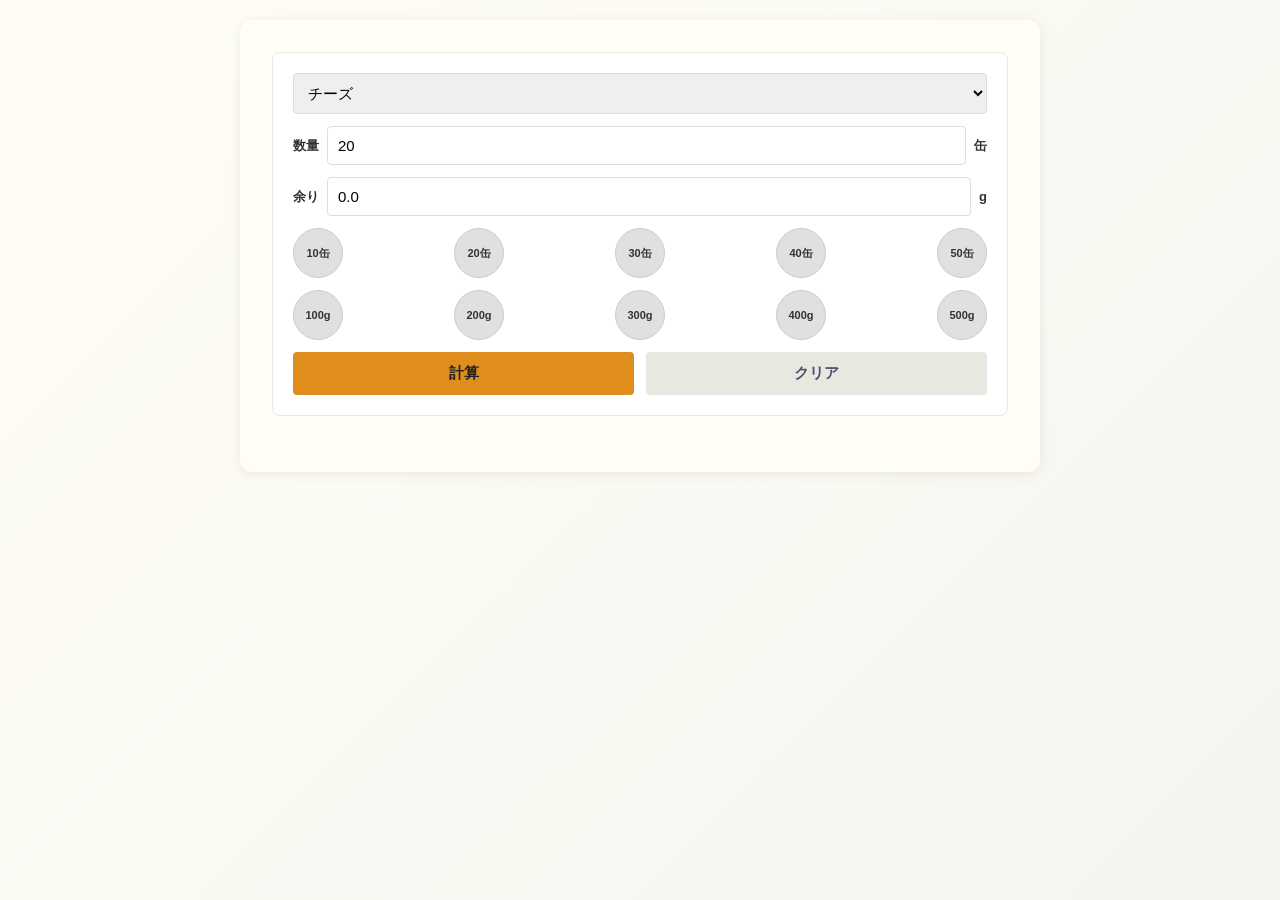
==== index.html @ 5c9451b9 "refactor: improve input field layout for mobile and desktop - Remove .input-row wrapper, place input" ====
<!DOCTYPE html>
<html>
<head>
    <meta charset="UTF-8">
    <meta name="viewport" content="width=device-width, initial-scale=1.0">
    <title>mado-calc</title>
    <link rel="stylesheet" type="text/css" href="style.css">
</head>
<body>
    <div class="container">
        <div class="input-section">
            <select id="flavor" onchange="onFlavorChange()">
                <option value="cheese" selected>チーズ</option>
                <option value="onion">玉ねぎ</option>
                <option value="maitake">舞茸</option>
                <option value="sansho">山椒</option>
                <option value="miso">味噌</option>
            </select>

            <div class="input-group">
                <label for="cans">数量</label>
                <input type="number" id="cans" placeholder="整数で入力" min="1" step="10" value="20">
                <span class="unit">缶</span>
            </div>

            <div class="input-group">
                <label for="remainingDough">余り</label>
                <input type="number" id="remainingDough" placeholder="小数点1位まで" step="10" value="0.0">
                <span class="unit">g</span>
            </div>

            <div class="preset-buttons">
                <button type="button" onclick="setCans(10); return false;" class="preset-btn">10缶</button>
                <button type="button" onclick="setCans(20); return false;" class="preset-btn">20缶</button>
                <button type="button" onclick="setCans(30); return false;" class="preset-btn">30缶</button>
                <button type="button" onclick="setCans(40); return false;" class="preset-btn">40缶</button>
                <button type="button" onclick="setCans(50); return false;" class="preset-btn">50缶</button>
            </div>

            <div class="preset-buttons">
                <button type="button" onclick="setRemainingDough(100); return false;" class="preset-btn">100g</button>
                <button type="button" onclick="setRemainingDough(200); return false;" class="preset-btn">200g</button>
                <button type="button" onclick="setRemainingDough(300); return false;" class="preset-btn">300g</button>
                <button type="button" onclick="setRemainingDough(400); return false;" class="preset-btn">400g</button>
                <button type="button" onclick="setRemainingDough(500); return false;" class="preset-btn">500g</button>
            </div>

            <div class="button-group">
                <button onclick="calculate()">計算</button>
                <button onclick="clearInputs()" class="clear-button">クリア</button>
            </div>
        </div>

        <div id="results" class="results-section" style="display:none;">
            <div id="warningMessage" class="warning-message" style="display:none;">
                注意：余り生地が多すぎるようです
            </div>

            <div class="result-group compact">
                <p><span id="resultFlavor"></span> / <span id="resultCans"></span>缶 / <span id="resultTotalPieces"></span>枚</p>
                <p>余り: <span id="resultRemainingGrams"></span>g (<span id="resultRemainingPieces"></span>枚) → 追加: <span id="resultAdditionalPieces"></span>枚</p>
            </div>

            <div class="result-group">
                <h3>必要グラム数<span id="materialsLabel"></span></h3>
                <div id="materialsDetail"></div>
                <div id="totalMaterials" class="materials-total"></div>
            </div>
        </div>
    </div>

    <script src="script.js"></script>
</body>
</html>
---- style.css ----
* {
    margin: 0;
    padding: 0;
    box-sizing: border-box;
}

:root {
    --accent-color: #df8e1d;
    --catppuccin-base: #fffdf5;
    --catppuccin-surface0: #f5f5f0;
    --catppuccin-surface1: #e8e8e0;
    --catppuccin-text: #4c4f69;
}

body {
    font-family: -apple-system, BlinkMacSystemFont, 'Segoe UI', 'Helvetica Neue', sans-serif;
    font-size: 16px;
    color: var(--catppuccin-text);
    background: linear-gradient(135deg, var(--catppuccin-base) 0%, var(--catppuccin-surface0) 100%);
    padding: 20px;
    min-height: 100vh;
}

.container {
    max-width: 800px;
    margin: 0 auto;
    background-color: var(--catppuccin-base);
    border-radius: 12px;
    padding: 20px;
    box-shadow: 0 2px 12px rgba(76, 79, 105, 0.1);
}

@media (min-width: 640px) {
    .container {
        padding: 32px;
    }
}

h1 {
    font-size: 32px;
    margin-bottom: 28px;
    text-align: center;
    color: #222;
}

h2 {
    font-size: 24px;
    margin-bottom: 20px;
    color: var(--catppuccin-text);
    border-bottom: 2px solid var(--accent-color);
    padding-bottom: 10px;
}

h3 {
    font-size: 16px;
    margin-bottom: 10px;
    color: var(--catppuccin-text);
}

/* 入力セクション */
.input-section {
    background-color: white;
    padding: 16px;
    border-radius: 8px;
    margin-bottom: 24px;
    border: 1px solid var(--catppuccin-surface1);
}

@media (min-width: 640px) {
    .input-section {
        padding: 20px;
    }
}

.input-row {
    display: grid;
    grid-template-columns: 1fr 1fr;
    gap: 12px;
    margin-bottom: 8px;
    align-items: flex-start;
}

@media (max-width: 480px) {
    .input-row {
        gap: 8px;
    }
}

#flavor {
    width: 100%;
    margin-bottom: 12px;
}

.input-group {
    display: grid;
    grid-template-columns: auto 1fr auto;
    gap: 8px;
    align-items: center;
    margin-bottom: 12px;
}

.input-group:last-child {
    margin-bottom: 0;
}

.input-group label {
    margin-bottom: 0;
}

.input-row ~ .input-group {
    margin-bottom: 12px;
}

label {
    font-weight: 600;
    color: #333;
    font-size: 13px;
    white-space: nowrap;
}

@media (max-width: 480px) {
    label {
        font-size: 12px;
    }
}

.unit {
    font-weight: 600;
    color: #333;
    font-size: 13px;
    white-space: nowrap;
}

@media (max-width: 480px) {
    .unit {
        font-size: 12px;
    }
}

select,
input[type="number"] {
    width: 100%;
    padding: 8px;
    font-size: 14px;
    border: 1px solid #ddd;
    border-radius: 4px;
    font-family: inherit;
}

@media (min-width: 640px) {
    select,
    input[type="number"] {
        padding: 10px;
        font-size: 15px;
    }
}

select:focus,
input[type="number"]:focus {
    outline: none;
    border-color: var(--accent-color);
    box-shadow: 0 0 0 3px rgba(223, 142, 29, 0.15);
}

.preset-buttons {
    display: flex;
    justify-content: space-between;
    gap: 4px;
    margin-bottom: 12px;
}

.preset-btn {
    min-width: 44px;
    width: 44px;
    height: 44px;
    padding: 0;
    font-size: 10px;
    font-weight: 600;
    background-color: #e0e0e0;
    color: #333;
    border: 1px solid #ccc;
    border-radius: 50%;
    cursor: pointer;
    transition: all 0.2s ease;
    -webkit-appearance: none;
    -moz-appearance: none;
    appearance: none;
    display: flex;
    align-items: center;
    justify-content: center;
    flex-shrink: 0;
}

@media (min-width: 640px) {
    .preset-btn {
        min-width: 50px;
        width: 50px;
        height: 50px;
        font-size: 11px;
    }
}

.preset-btn:hover {
    background-color: var(--accent-color);
    color: white;
    border-color: var(--accent-color);
}

.preset-btn:active,
.preset-btn:focus {
    outline: none;
    background-color: var(--accent-color);
    color: white;
    border-color: var(--accent-color);
}

.preset-btn:focus-visible {
    box-shadow: 0 0 0 2px rgba(223, 142, 29, 0.3);
}

.button-group {
    display: grid;
    grid-template-columns: 1fr 1fr;
    gap: 8px;
    margin-top: 12px;
}

@media (min-width: 640px) {
    .button-group {
        gap: 12px;
    }
}

button {
    padding: 10px;
    font-size: 14px;
    font-weight: 600;
    background-color: var(--accent-color);
    color: #222;
    border: none;
    border-radius: 4px;
    cursor: pointer;
    transition: opacity 0.2s ease;
}

@media (min-width: 640px) {
    button {
        padding: 12px;
        font-size: 15px;
    }
}

button:hover {
    opacity: 0.85;
}

button:active {
    opacity: 0.75;
}

button.clear-button {
    background-color: var(--catppuccin-surface1);
    color: var(--catppuccin-text);
}

button.clear-button:hover {
    background-color: #ddd;
}

/* 結果セクション */
.results-section {
    margin-top: 24px;
    padding-top: 0;
}

.result-group {
    margin-bottom: 20px;
    padding: 16px;
    background-color: var(--catppuccin-surface1);
    border-radius: 8px;
    border-left: 4px solid var(--accent-color);
}

.result-group.compact {
    margin-bottom: 12px;
    padding: 12px 16px;
}

.result-group:last-child {
    margin-bottom: 0;
}

.result-group p {
    margin-bottom: 8px;
    font-size: 16px;
    line-height: 1.6;
}

.result-group.compact p {
    margin-bottom: 6px;
    font-size: 15px;
}

.result-group.compact p:last-child {
    margin-bottom: 0;
}

.result-group p:last-child {
    margin-bottom: 0;
}

span {
    font-weight: 700;
    color: var(--accent-color);
}

#materialsLabel {
    color: var(--catppuccin-text);
    font-weight: inherit;
}

#materialsLabel > span {
    color: var(--accent-color);
    font-weight: 700;
}

#materialsDetail p {
    display: flex;
    justify-content: space-between;
    padding: 0;
    margin: 0;
    border-bottom: 1px solid var(--catppuccin-surface1);
    font-size: 14px;
    line-height: 1.4;
}

#materialsDetail span {
    color: var(--accent-color);
    margin-left: 12px;
    font-weight: 700;
}

.materials-total {
    padding-top: 8px;
    margin-top: 8px;
    border-top: 2px solid var(--accent-color);
}

.materials-total p {
    font-weight: 700;
    font-size: 15px;
    padding: 6px 0;
}

.warning-message {
    color: #d32f2f;
    font-weight: 700;
    padding: 12px 16px;
    background-color: #ffebee;
    border-radius: 8px;
    margin-bottom: 12px;
    border-left: 4px solid #d32f2f;
    font-size: 15px;
}
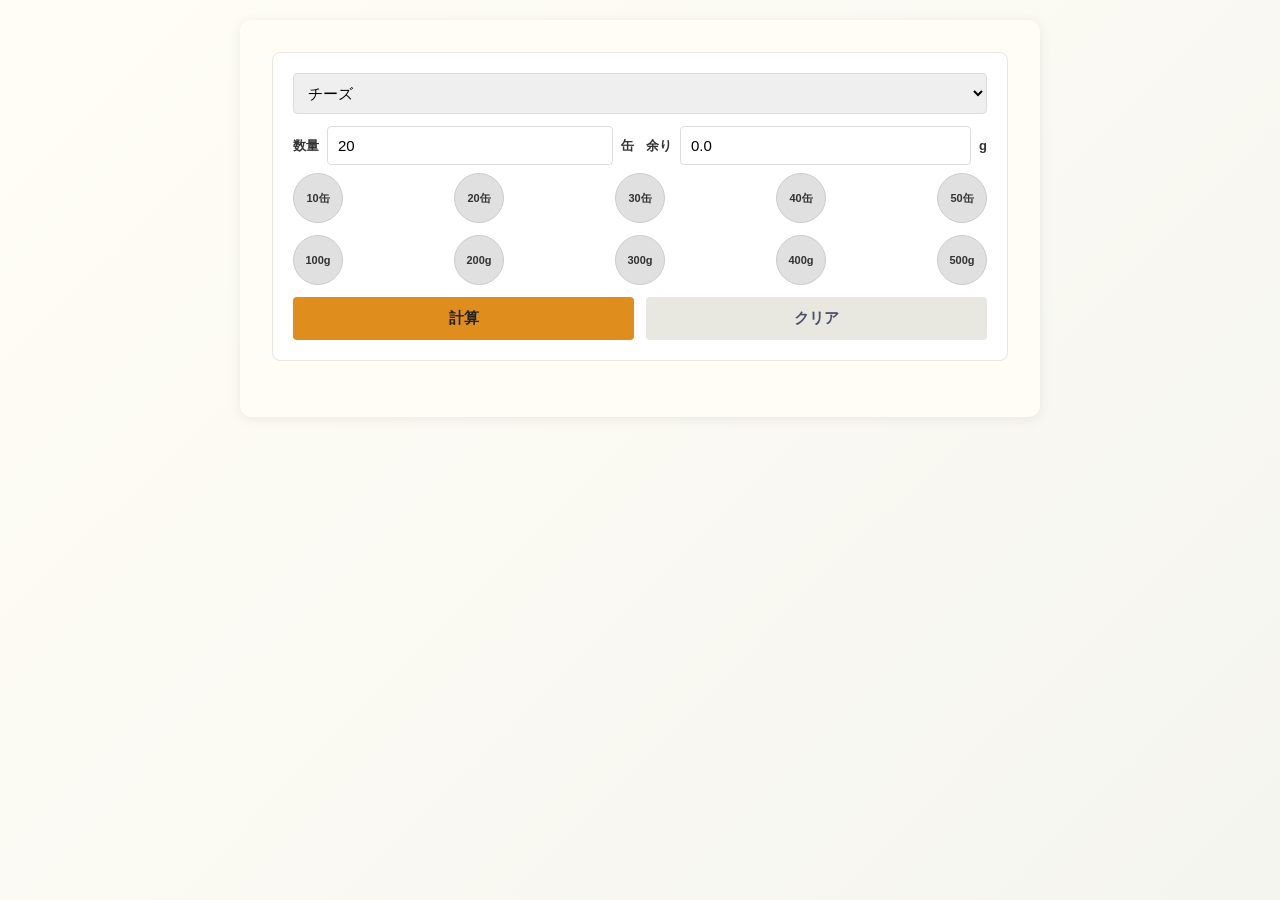
==== commit fc94f609: "refactor: optimize input field layout with auto width - Restore .input-group wrapper structure for c" ====
--- a/index.html
+++ b/index.html
@@ -17,16 +17,18 @@
                 <option value="miso">味噌</option>
             </select>
 
-            <div class="input-group">
-                <label for="cans">数量</label>
-                <input type="number" id="cans" placeholder="整数で入力" min="1" step="10" value="20">
-                <span class="unit">缶</span>
-            </div>
+            <div class="input-row">
+                <div class="input-group">
+                    <label for="cans">数量</label>
+                    <input type="number" id="cans" placeholder="整数で入力" min="1" step="10" value="20">
+                    <span class="unit">缶</span>
+                </div>
 
-            <div class="input-group">
-                <label for="remainingDough">余り</label>
-                <input type="number" id="remainingDough" placeholder="小数点1位まで" step="10" value="0.0">
-                <span class="unit">g</span>
+                <div class="input-group">
+                    <label for="remainingDough">余り</label>
+                    <input type="number" id="remainingDough" placeholder="小数点1位まで" step="10" value="0.0">
+                    <span class="unit">g</span>
+                </div>
             </div>
 
             <div class="preset-buttons">
--- a/style.css
+++ b/style.css
@@ -77,7 +77,7 @@
     grid-template-columns: 1fr 1fr;
     gap: 12px;
     margin-bottom: 8px;
-    align-items: flex-start;
+    align-items: center;
 }
 
 @media (max-width: 480px) {
@@ -96,12 +96,9 @@
     grid-template-columns: auto 1fr auto;
     gap: 8px;
     align-items: center;
-    margin-bottom: 12px;
-}
-
-.input-group:last-child {
-    margin-bottom: 0;
-}
+    margin-bottom: 0;
+}
+
 
 .input-group label {
     margin-bottom: 0;
@@ -139,12 +136,20 @@
 
 select,
 input[type="number"] {
-    width: 100%;
     padding: 8px;
     font-size: 14px;
     border: 1px solid #ddd;
     border-radius: 4px;
     font-family: inherit;
+}
+
+select {
+    width: 100%;
+}
+
+.input-row input[type="number"] {
+    width: auto;
+    min-width: 0;
 }
 
 @media (min-width: 640px) {
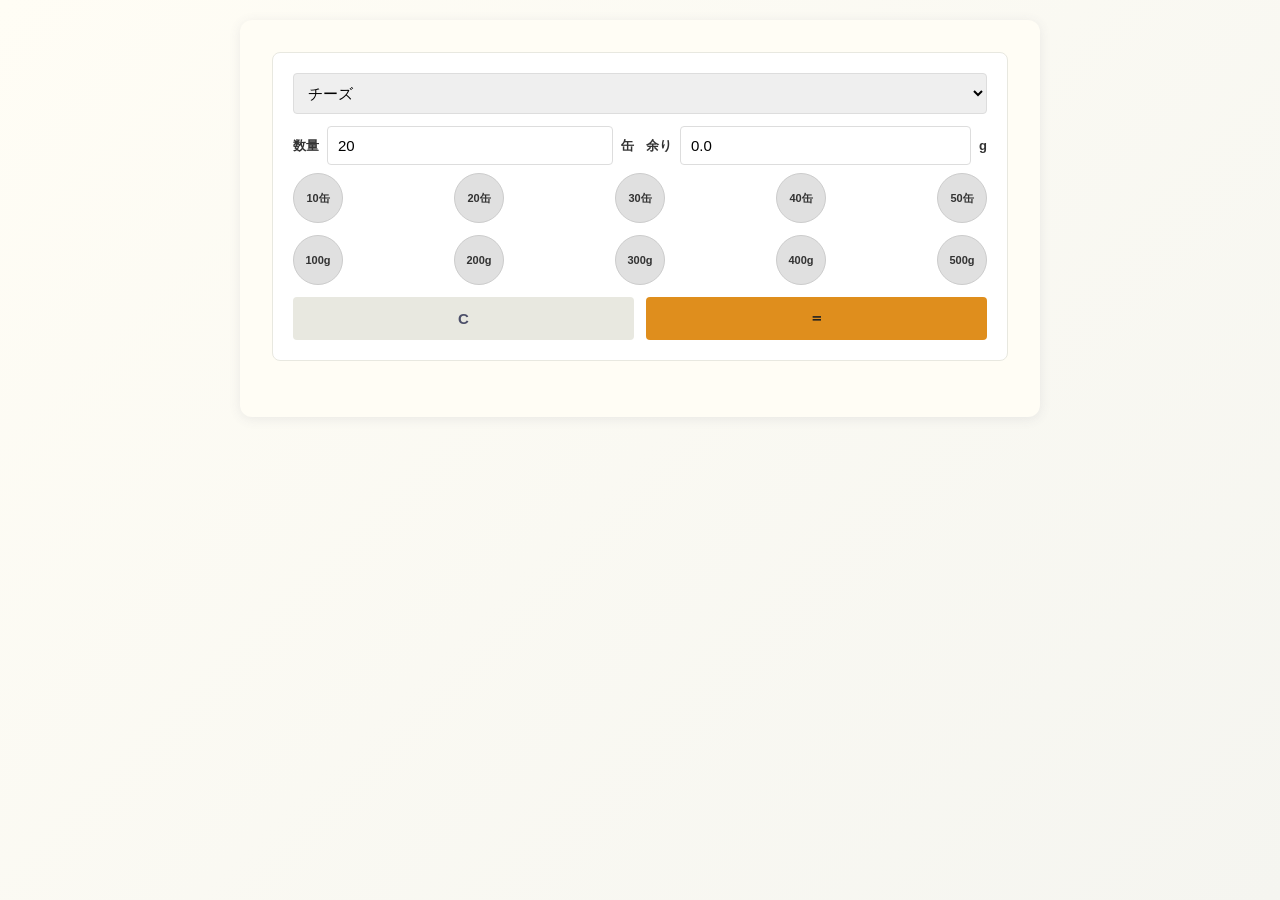
==== commit 7be2d7f5: "refactor: update button layout and add emoji icons to flavors - Change button order (clear button le" ====
--- a/index.html
+++ b/index.html
@@ -20,13 +20,13 @@
             <div class="input-row">
                 <div class="input-group">
                     <label for="cans">数量</label>
-                    <input type="number" id="cans" placeholder="整数で入力" min="1" step="10" value="20">
+                    <input type="number" id="cans" placeholder="整数で入力" min="1" value="20">
                     <span class="unit">缶</span>
                 </div>
 
                 <div class="input-group">
                     <label for="remainingDough">余り</label>
-                    <input type="number" id="remainingDough" placeholder="小数点1位まで" step="10" value="0.0">
+                    <input type="number" id="remainingDough" placeholder="小数点1位まで" value="0.0">
                     <span class="unit">g</span>
                 </div>
             </div>
@@ -48,8 +48,8 @@
             </div>
 
             <div class="button-group">
-                <button onclick="calculate()">計算</button>
-                <button onclick="clearInputs()" class="clear-button">クリア</button>
+                <button onclick="clearInputs()" class="clear-button">C</button>
+                <button onclick="calculate()">＝</button>
             </div>
         </div>
 
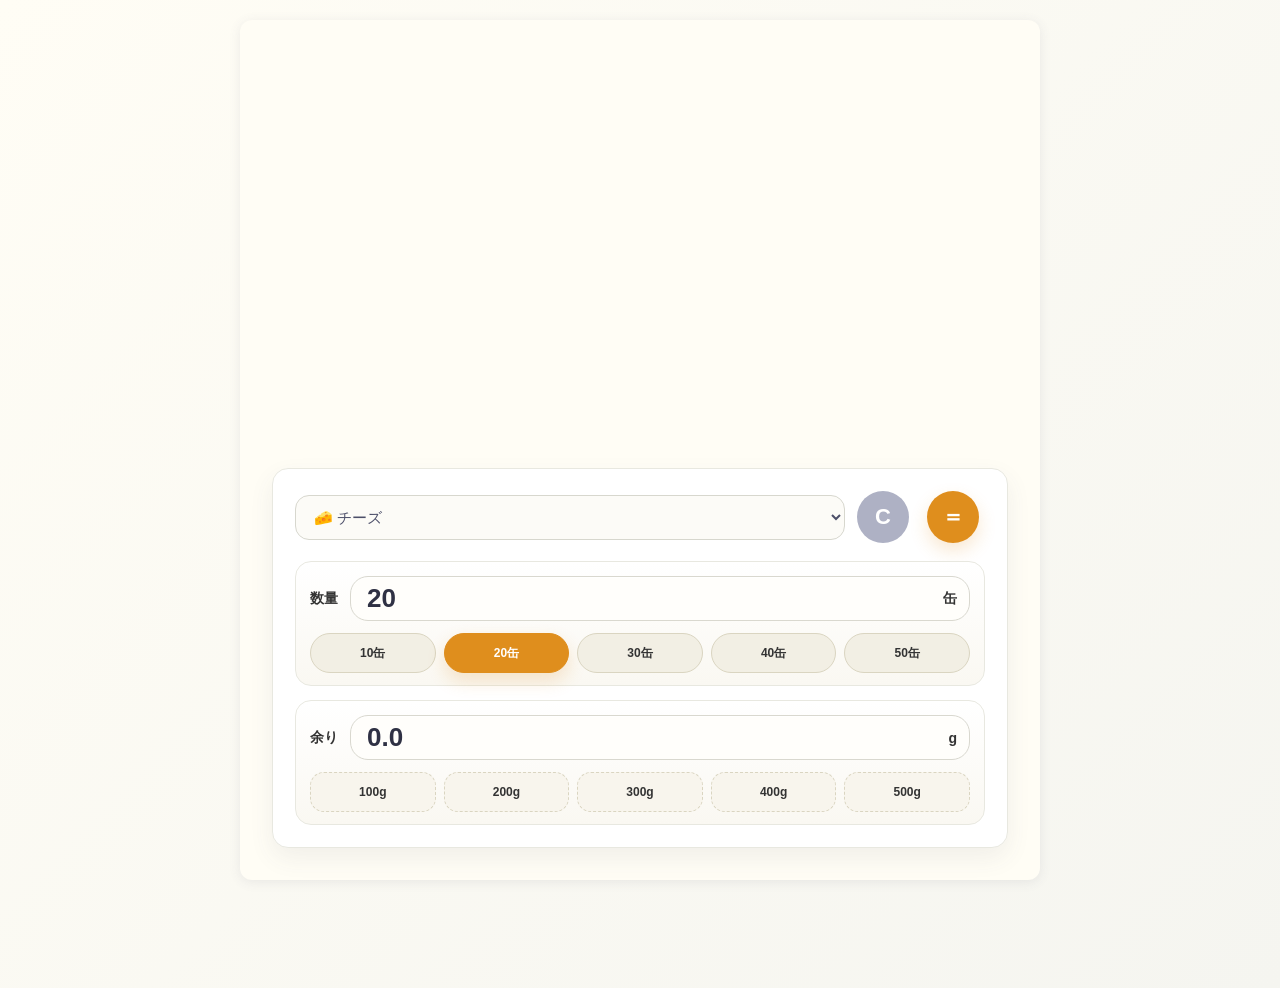
==== commit d4956734: "feat: refine mobile input layout" ====
--- a/index.html
+++ b/index.html
@@ -8,51 +8,6 @@
 </head>
 <body>
     <div class="container">
-        <div class="input-section">
-            <select id="flavor" onchange="onFlavorChange()">
-                <option value="cheese" selected>チーズ</option>
-                <option value="onion">玉ねぎ</option>
-                <option value="maitake">舞茸</option>
-                <option value="sansho">山椒</option>
-                <option value="miso">味噌</option>
-            </select>
-
-            <div class="input-row">
-                <div class="input-group">
-                    <label for="cans">数量</label>
-                    <input type="number" id="cans" placeholder="整数で入力" min="1" value="20">
-                    <span class="unit">缶</span>
-                </div>
-
-                <div class="input-group">
-                    <label for="remainingDough">余り</label>
-                    <input type="number" id="remainingDough" placeholder="小数点1位まで" value="0.0">
-                    <span class="unit">g</span>
-                </div>
-            </div>
-
-            <div class="preset-buttons">
-                <button type="button" onclick="setCans(10); return false;" class="preset-btn">10缶</button>
-                <button type="button" onclick="setCans(20); return false;" class="preset-btn">20缶</button>
-                <button type="button" onclick="setCans(30); return false;" class="preset-btn">30缶</button>
-                <button type="button" onclick="setCans(40); return false;" class="preset-btn">40缶</button>
-                <button type="button" onclick="setCans(50); return false;" class="preset-btn">50缶</button>
-            </div>
-
-            <div class="preset-buttons">
-                <button type="button" onclick="setRemainingDough(100); return false;" class="preset-btn">100g</button>
-                <button type="button" onclick="setRemainingDough(200); return false;" class="preset-btn">200g</button>
-                <button type="button" onclick="setRemainingDough(300); return false;" class="preset-btn">300g</button>
-                <button type="button" onclick="setRemainingDough(400); return false;" class="preset-btn">400g</button>
-                <button type="button" onclick="setRemainingDough(500); return false;" class="preset-btn">500g</button>
-            </div>
-
-            <div class="button-group">
-                <button onclick="clearInputs()" class="clear-button">C</button>
-                <button onclick="calculate()">＝</button>
-            </div>
-        </div>
-
         <div id="results" class="results-section" style="display:none;">
             <div id="warningMessage" class="warning-message" style="display:none;">
                 注意：余り生地が多すぎるようです
@@ -69,6 +24,57 @@
                 <div id="totalMaterials" class="materials-total"></div>
             </div>
         </div>
+
+        <div class="input-section">
+            <div class="toolbar">
+                <label class="sr-only" for="flavor">フレーバー</label>
+                <select id="flavor" onchange="onFlavorChange()">
+                    <option value="cheese" selected>チーズ</option>
+                    <option value="onion">玉ねぎ</option>
+                    <option value="maitake">舞茸</option>
+                    <option value="sansho">山椒</option>
+                    <option value="miso">味噌</option>
+                </select>
+                <button onclick="clearInputs()" class="clear-button toolbar-button">C</button>
+                <button onclick="calculate()" class="toolbar-button">＝</button>
+            </div>
+
+            <div class="input-panel">
+                <div class="field-block">
+                    <div class="field-row">
+                        <label for="cans">数量</label>
+                        <div class="input-shell">
+                            <input type="number" id="cans" min="1" value="20">
+                            <span class="unit">缶</span>
+                        </div>
+                    </div>
+                    <div class="preset-buttons cans-presets">
+                        <button type="button" onclick="setCans(10); return false;" class="preset-btn" data-target="cans" data-value="10">10缶</button>
+                        <button type="button" onclick="setCans(20); return false;" class="preset-btn" data-target="cans" data-value="20">20缶</button>
+                        <button type="button" onclick="setCans(30); return false;" class="preset-btn" data-target="cans" data-value="30">30缶</button>
+                        <button type="button" onclick="setCans(40); return false;" class="preset-btn" data-target="cans" data-value="40">40缶</button>
+                        <button type="button" onclick="setCans(50); return false;" class="preset-btn" data-target="cans" data-value="50">50缶</button>
+                    </div>
+                </div>
+
+                <div class="field-block">
+                    <div class="field-row">
+                        <label for="remainingDough">余り</label>
+                        <div class="input-shell">
+                            <input type="number" id="remainingDough" value="0.0">
+                            <span class="unit">g</span>
+                        </div>
+                    </div>
+                    <div class="preset-buttons dough-presets">
+                        <button type="button" onclick="setRemainingDough(100); return false;" class="preset-btn" data-target="remainingDough" data-value="100.0">100g</button>
+                        <button type="button" onclick="setRemainingDough(200); return false;" class="preset-btn" data-target="remainingDough" data-value="200.0">200g</button>
+                        <button type="button" onclick="setRemainingDough(300); return false;" class="preset-btn" data-target="remainingDough" data-value="300.0">300g</button>
+                        <button type="button" onclick="setRemainingDough(400); return false;" class="preset-btn" data-target="remainingDough" data-value="400.0">400g</button>
+                        <button type="button" onclick="setRemainingDough(500); return false;" class="preset-btn" data-target="remainingDough" data-value="500.0">500g</button>
+                    </div>
+                </div>
+            </div>
+        </div>
     </div>
 
     <script src="script.js"></script>
--- a/style.css
+++ b/style.css
@@ -19,6 +19,7 @@
     background: linear-gradient(135deg, var(--catppuccin-base) 0%, var(--catppuccin-surface0) 100%);
     padding: 20px;
     min-height: 100vh;
+    padding-bottom: 108px;
 }
 
 .container {
@@ -28,6 +29,9 @@
     border-radius: 12px;
     padding: 20px;
     box-shadow: 0 2px 12px rgba(76, 79, 105, 0.1);
+    min-height: calc(100vh - 40px);
+    display: flex;
+    flex-direction: column;
 }
 
 @media (min-width: 640px) {
@@ -57,107 +61,146 @@
     color: var(--catppuccin-text);
 }
 
+.sr-only {
+    position: absolute;
+    width: 1px;
+    height: 1px;
+    padding: 0;
+    margin: -1px;
+    overflow: hidden;
+    clip: rect(0, 0, 0, 0);
+    white-space: nowrap;
+    border: 0;
+}
+
 /* 入力セクション */
 .input-section {
     background-color: white;
-    padding: 16px;
-    border-radius: 8px;
-    margin-bottom: 24px;
+    padding: 18px;
+    border-radius: 16px;
     border: 1px solid var(--catppuccin-surface1);
+    box-shadow: 0 10px 24px rgba(76, 79, 105, 0.08);
+    position: sticky;
+    bottom: 20px;
+    z-index: 10;
+    margin-top: auto;
 }
 
 @media (min-width: 640px) {
     .input-section {
-        padding: 20px;
-    }
-}
-
-.input-row {
+        padding: 22px;
+    }
+}
+
+.toolbar {
     display: grid;
-    grid-template-columns: 1fr 1fr;
+    grid-template-columns: minmax(0, 1fr) 52px 64px;
     gap: 12px;
-    margin-bottom: 8px;
     align-items: center;
-}
-
-@media (max-width: 480px) {
-    .input-row {
-        gap: 8px;
-    }
+    margin-bottom: 18px;
 }
 
 #flavor {
     width: 100%;
-    margin-bottom: 12px;
-}
-
-.input-group {
+    min-width: 0;
+    margin-bottom: 0;
+    padding-right: 36px;
+    background-color: #fcfbf7;
+}
+
+.toolbar-button {
+    width: 52px;
+    height: 52px;
+    min-height: 52px;
+    padding: 0;
+    border-radius: 50%;
+    justify-self: center;
+    font-size: 22px;
+    line-height: 1;
+    color: white;
+    box-shadow: 0 8px 18px rgba(223, 142, 29, 0.2);
+}
+
+.toolbar .clear-button {
+    background-color: #aeb1c4;
+    color: white;
+    box-shadow: none;
+}
+
+.input-panel {
     display: grid;
-    grid-template-columns: auto 1fr auto;
-    gap: 8px;
-    align-items: center;
-    margin-bottom: 0;
-}
-
-
-.input-group label {
-    margin-bottom: 0;
-}
-
-.input-row ~ .input-group {
-    margin-bottom: 12px;
+    gap: 14px;
 }
 
 label {
     font-weight: 600;
     color: #333;
-    font-size: 13px;
+    font-size: 14px;
     white-space: nowrap;
 }
 
-@media (max-width: 480px) {
-    label {
-        font-size: 12px;
-    }
+.field-block {
+    padding: 14px 14px 12px;
+    background: linear-gradient(180deg, #ffffff 0%, #faf8f2 100%);
+    border: 1px solid var(--catppuccin-surface1);
+    border-radius: 16px;
+}
+
+.field-row {
+    display: grid;
+    grid-template-columns: auto minmax(0, 1fr);
+    align-items: center;
+    gap: 12px;
 }
 
 .unit {
     font-weight: 600;
     color: #333;
-    font-size: 13px;
+    font-size: 14px;
     white-space: nowrap;
-}
-
-@media (max-width: 480px) {
-    .unit {
-        font-size: 12px;
-    }
 }
 
 select,
 input[type="number"] {
-    padding: 8px;
-    font-size: 14px;
-    border: 1px solid #ddd;
-    border-radius: 4px;
+    padding: 12px 14px;
+    font-size: 15px;
+    border: 1px solid #d7d7ce;
+    border-radius: 14px;
     font-family: inherit;
+    background-color: white;
+    color: var(--catppuccin-text);
 }
 
 select {
     width: 100%;
 }
 
-.input-row input[type="number"] {
-    width: auto;
+.input-shell {
+    display: grid;
+    grid-template-columns: minmax(0, 1fr) auto;
+    align-items: center;
+    gap: 10px;
+    padding: 6px 12px 6px 16px;
+    background-color: #fffefb;
+    border: 1px solid #d9d8cf;
+    border-radius: 18px;
+    box-shadow: inset 0 1px 0 rgba(255, 255, 255, 0.8);
+}
+
+.input-shell input[type="number"] {
+    width: 100%;
     min-width: 0;
-}
-
-@media (min-width: 640px) {
-    select,
-    input[type="number"] {
-        padding: 10px;
-        font-size: 15px;
-    }
+    padding: 0;
+    font-size: 26px;
+    font-weight: 700;
+    border: none;
+    border-radius: 0;
+    background: transparent;
+    color: #2f3144;
+}
+
+.input-shell input[type="number"]:focus {
+    box-shadow: none;
 }
 
 select:focus,
@@ -168,23 +211,23 @@
 }
 
 .preset-buttons {
-    display: flex;
-    justify-content: space-between;
-    gap: 4px;
-    margin-bottom: 12px;
+    display: grid;
+    grid-template-columns: repeat(5, minmax(0, 1fr));
+    gap: 8px;
+    margin-top: 12px;
 }
 
 .preset-btn {
-    min-width: 44px;
-    width: 44px;
-    height: 44px;
-    padding: 0;
-    font-size: 10px;
+    width: 100%;
+    min-width: 0;
+    min-height: 40px;
+    padding: 0 8px;
+    font-size: 12px;
     font-weight: 600;
-    background-color: #e0e0e0;
+    background-color: #f2efe4;
     color: #333;
-    border: 1px solid #ccc;
-    border-radius: 50%;
+    border: 1px solid #dad5c1;
+    border-radius: 999px;
     cursor: pointer;
     transition: all 0.2s ease;
     -webkit-appearance: none;
@@ -196,13 +239,10 @@
     flex-shrink: 0;
 }
 
-@media (min-width: 640px) {
-    .preset-btn {
-        min-width: 50px;
-        width: 50px;
-        height: 50px;
-        font-size: 11px;
-    }
+.dough-presets .preset-btn {
+    border-radius: 14px;
+    background-color: #f8f5ed;
+    border-style: dashed;
 }
 
 .preset-btn:hover {
@@ -223,36 +263,23 @@
     box-shadow: 0 0 0 2px rgba(223, 142, 29, 0.3);
 }
 
-.button-group {
-    display: grid;
-    grid-template-columns: 1fr 1fr;
-    gap: 8px;
-    margin-top: 12px;
-}
-
-@media (min-width: 640px) {
-    .button-group {
-        gap: 12px;
-    }
+.preset-btn.is-active {
+    background-color: var(--accent-color);
+    color: white;
+    border-color: var(--accent-color);
+    box-shadow: 0 8px 18px rgba(223, 142, 29, 0.2);
 }
 
 button {
-    padding: 10px;
+    padding: 12px;
     font-size: 14px;
     font-weight: 600;
     background-color: var(--accent-color);
     color: #222;
     border: none;
-    border-radius: 4px;
+    border-radius: 12px;
     cursor: pointer;
-    transition: opacity 0.2s ease;
-}
-
-@media (min-width: 640px) {
-    button {
-        padding: 12px;
-        font-size: 15px;
-    }
+    transition: transform 0.15s ease, opacity 0.2s ease, box-shadow 0.2s ease;
 }
 
 button:hover {
@@ -261,6 +288,7 @@
 
 button:active {
     opacity: 0.75;
+    transform: translateY(1px);
 }
 
 button.clear-button {
@@ -274,8 +302,9 @@
 
 /* 結果セクション */
 .results-section {
-    margin-top: 24px;
+    margin-bottom: 20px;
     padding-top: 0;
+    flex: 1 1 auto;
 }
 
 .result-group {
@@ -367,3 +396,58 @@
     border-left: 4px solid #d32f2f;
     font-size: 15px;
 }
+
+@media (max-width: 480px) {
+    body {
+        padding: 14px;
+        padding-bottom: 96px;
+    }
+
+    .container {
+        padding: 14px;
+        border-radius: 18px;
+        min-height: calc(100vh - 28px);
+    }
+
+    .toolbar {
+        grid-template-columns: minmax(0, 1fr) 46px 56px;
+        gap: 8px;
+    }
+
+    .toolbar-button {
+        width: 46px;
+        height: 46px;
+        min-height: 46px;
+        font-size: 20px;
+    }
+
+    .field-block {
+        padding: 12px;
+    }
+
+    .field-row {
+        gap: 10px;
+    }
+
+    .input-shell {
+        padding: 6px 10px 6px 14px;
+    }
+
+    .input-shell input[type="number"] {
+        font-size: 24px;
+    }
+
+    .unit {
+        font-size: 13px;
+    }
+
+    .preset-buttons {
+        gap: 6px;
+    }
+
+    .preset-btn {
+        min-height: 38px;
+        padding: 0 4px;
+        font-size: 11px;
+    }
+}
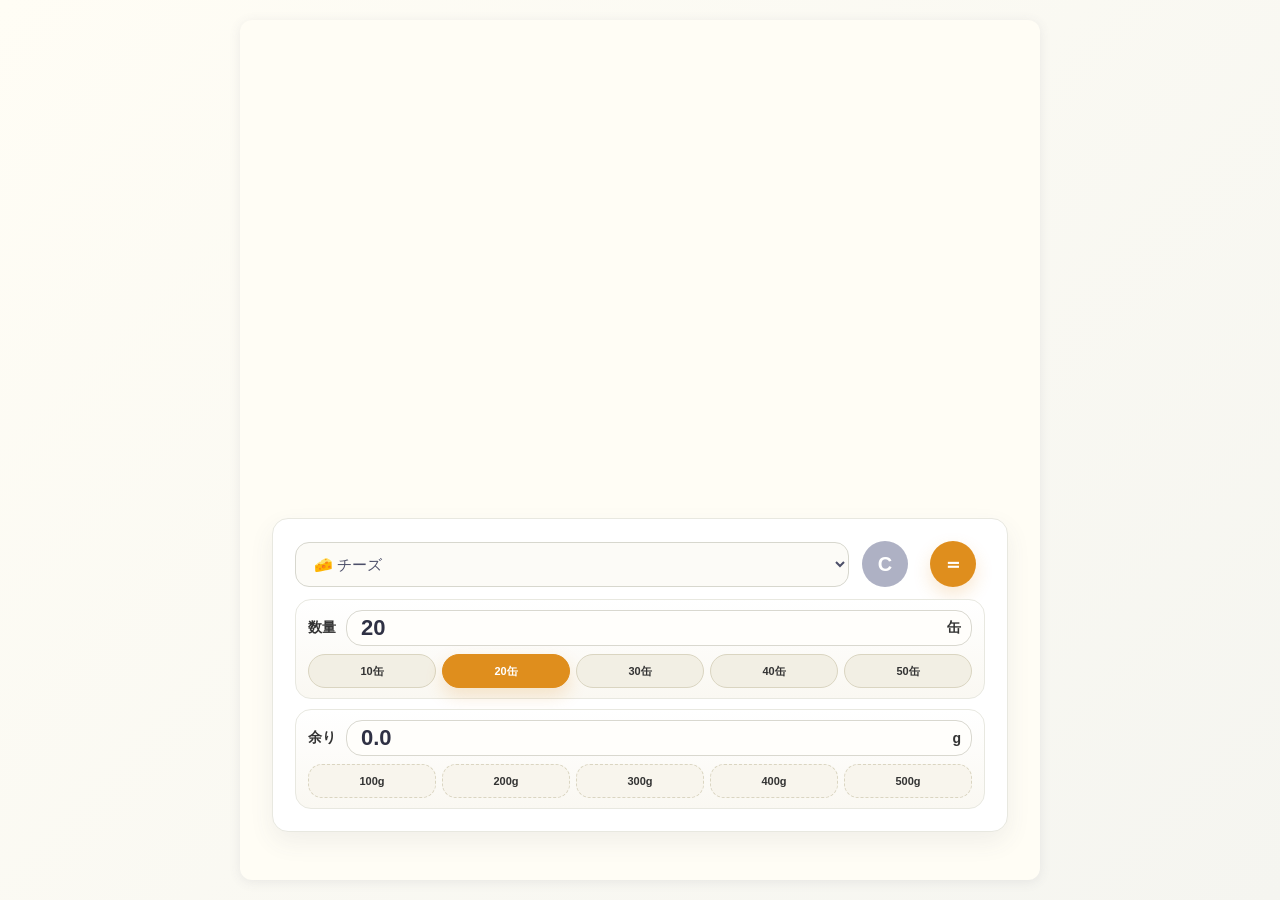
==== commit cadae773: "fix: align total row columns with materials list - wrap list and total in .materials-table grid shar" ====
--- a/index.html
+++ b/index.html
@@ -20,8 +20,10 @@
 
             <div class="result-group">
                 <h3>必要グラム数<span id="materialsLabel"></span></h3>
-                <div id="materialsDetail"></div>
-                <div id="totalMaterials" class="materials-total"></div>
+                <div class="materials-table">
+                    <div id="materialsDetail"></div>
+                    <div id="totalMaterials" class="materials-total"></div>
+                </div>
             </div>
         </div>
 
--- a/style.css
+++ b/style.css
@@ -6,6 +6,7 @@
 
 :root {
     --accent-color: #df8e1d;
+    --row-accent-color: #df8e1d;
     --catppuccin-base: #fffdf5;
     --catppuccin-surface0: #f5f5f0;
     --catppuccin-surface1: #e8e8e0;
@@ -18,8 +19,7 @@
     color: var(--catppuccin-text);
     background: linear-gradient(135deg, var(--catppuccin-base) 0%, var(--catppuccin-surface0) 100%);
     padding: 20px;
-    min-height: 100vh;
-    padding-bottom: 108px;
+    min-height: 100dvh;
 }
 
 .container {
@@ -29,9 +29,10 @@
     border-radius: 12px;
     padding: 20px;
     box-shadow: 0 2px 12px rgba(76, 79, 105, 0.1);
-    min-height: calc(100vh - 40px);
-    display: flex;
-    flex-direction: column;
+    min-height: calc(100dvh - 40px);
+    display: grid;
+    grid-template-rows: minmax(0, 1fr) auto;
+    gap: 16px;
 }
 
 @media (min-width: 640px) {
@@ -76,14 +77,11 @@
 /* 入力セクション */
 .input-section {
     background-color: white;
-    padding: 18px;
+    padding: 14px;
     border-radius: 16px;
     border: 1px solid var(--catppuccin-surface1);
     box-shadow: 0 10px 24px rgba(76, 79, 105, 0.08);
-    position: sticky;
-    bottom: 20px;
-    z-index: 10;
-    margin-top: auto;
+    align-self: end;
 }
 
 @media (min-width: 640px) {
@@ -95,9 +93,9 @@
 .toolbar {
     display: grid;
     grid-template-columns: minmax(0, 1fr) 52px 64px;
-    gap: 12px;
+    gap: 10px;
     align-items: center;
-    margin-bottom: 18px;
+    margin-bottom: 12px;
 }
 
 #flavor {
@@ -109,13 +107,13 @@
 }
 
 .toolbar-button {
-    width: 52px;
-    height: 52px;
-    min-height: 52px;
+    width: 46px;
+    height: 46px;
+    min-height: 46px;
     padding: 0;
     border-radius: 50%;
     justify-self: center;
-    font-size: 22px;
+    font-size: 20px;
     line-height: 1;
     color: white;
     box-shadow: 0 8px 18px rgba(223, 142, 29, 0.2);
@@ -129,7 +127,7 @@
 
 .input-panel {
     display: grid;
-    gap: 14px;
+    gap: 10px;
 }
 
 label {
@@ -140,7 +138,7 @@
 }
 
 .field-block {
-    padding: 14px 14px 12px;
+    padding: 10px 12px;
     background: linear-gradient(180deg, #ffffff 0%, #faf8f2 100%);
     border: 1px solid var(--catppuccin-surface1);
     border-radius: 16px;
@@ -150,7 +148,7 @@
     display: grid;
     grid-template-columns: auto minmax(0, 1fr);
     align-items: center;
-    gap: 12px;
+    gap: 10px;
 }
 
 .unit {
@@ -179,11 +177,11 @@
     display: grid;
     grid-template-columns: minmax(0, 1fr) auto;
     align-items: center;
-    gap: 10px;
-    padding: 6px 12px 6px 16px;
+    gap: 8px;
+    padding: 4px 10px 4px 14px;
     background-color: #fffefb;
     border: 1px solid #d9d8cf;
-    border-radius: 18px;
+    border-radius: 16px;
     box-shadow: inset 0 1px 0 rgba(255, 255, 255, 0.8);
 }
 
@@ -191,7 +189,7 @@
     width: 100%;
     min-width: 0;
     padding: 0;
-    font-size: 26px;
+    font-size: 22px;
     font-weight: 700;
     border: none;
     border-radius: 0;
@@ -213,16 +211,16 @@
 .preset-buttons {
     display: grid;
     grid-template-columns: repeat(5, minmax(0, 1fr));
-    gap: 8px;
-    margin-top: 12px;
+    gap: 6px;
+    margin-top: 8px;
 }
 
 .preset-btn {
     width: 100%;
     min-width: 0;
-    min-height: 40px;
-    padding: 0 8px;
-    font-size: 12px;
+    min-height: 34px;
+    padding: 0 4px;
+    font-size: 11px;
     font-weight: 600;
     background-color: #f2efe4;
     color: #333;
@@ -302,9 +300,10 @@
 
 /* 結果セクション */
 .results-section {
-    margin-bottom: 20px;
     padding-top: 0;
-    flex: 1 1 auto;
+    min-height: 0;
+    overflow-y: auto;
+    padding-right: 2px;
 }
 
 .result-group {
@@ -343,7 +342,16 @@
     margin-bottom: 0;
 }
 
-span {
+.result-accent {
+    color: var(--accent-color);
+    font-weight: 700;
+}
+
+#resultFlavor,
+#resultCans,
+#resultRemainingGrams,
+#resultRemainingPieces,
+#resultAdditionalPieces {
     font-weight: 700;
     color: var(--accent-color);
 }
@@ -358,32 +366,85 @@
     font-weight: 700;
 }
 
-#materialsDetail p {
-    display: flex;
-    justify-content: space-between;
-    padding: 0;
-    margin: 0;
-    border-bottom: 1px solid var(--catppuccin-surface1);
+.materials-table {
+    display: grid;
+    grid-template-columns: max-content minmax(92px, max-content);
+    justify-content: center;
+    column-gap: 10px;
+}
+
+#materialsDetail {
+    display: grid;
+    gap: 0;
+    grid-template-columns: subgrid;
+    grid-column: 1 / -1;
+}
+
+.materials-row {
+    display: grid;
+    grid-template-columns: subgrid;
+    grid-column: 1 / -1;
+    align-items: baseline;
+    padding: 2px 6px;
     font-size: 14px;
-    line-height: 1.4;
-}
-
-#materialsDetail span {
-    color: var(--accent-color);
-    margin-left: 12px;
+    line-height: 1.22;
+}
+
+#materialsDetail .materials-row:nth-child(even) {
+    background: rgba(76, 79, 105, 0.06);
+}
+
+#materialsDetail .materials-row:nth-child(odd) .materials-name,
+#materialsDetail .materials-row:nth-child(odd) .materials-amount,
+#materialsDetail .materials-row:nth-child(odd) .materials-unit {
+    color: color-mix(in srgb, var(--row-accent-color) 55%, var(--catppuccin-text));
+}
+
+#materialsDetail .materials-row:nth-child(even) .materials-amount {
+    color: var(--catppuccin-text);
+}
+
+.materials-name {
+    min-width: 0;
+    color: var(--catppuccin-text);
+    font-weight: 600;
+}
+
+.materials-value {
+    color: var(--catppuccin-text);
+    font-weight: 600;
+    text-align: right;
+    white-space: nowrap;
+    font-variant-numeric: tabular-nums;
+}
+
+.materials-amount {
+    color: color-mix(in srgb, var(--accent-color) 82%, var(--catppuccin-text));
     font-weight: 700;
 }
 
+.materials-unit {
+    color: var(--catppuccin-text);
+    font-weight: 500;
+}
+
 .materials-total {
-    padding-top: 8px;
-    margin-top: 8px;
+    display: grid;
+    grid-template-columns: subgrid;
+    grid-column: 1 / -1;
+    padding-top: 4px;
+    margin-top: 4px;
     border-top: 2px solid var(--accent-color);
 }
 
-.materials-total p {
-    font-weight: 700;
+.materials-row-total {
+    padding: 2px 6px 0;
     font-size: 15px;
-    padding: 6px 0;
+}
+
+.materials-row-total .materials-name,
+.materials-row-total .materials-value {
+    font-weight: 800;
 }
 
 .warning-message {
@@ -400,13 +461,13 @@
 @media (max-width: 480px) {
     body {
         padding: 14px;
-        padding-bottom: 96px;
     }
 
     .container {
         padding: 14px;
         border-radius: 18px;
-        min-height: calc(100vh - 28px);
+        min-height: calc(100dvh - 28px);
+        gap: 12px;
     }
 
     .toolbar {
@@ -415,26 +476,26 @@
     }
 
     .toolbar-button {
-        width: 46px;
-        height: 46px;
-        min-height: 46px;
+        width: 42px;
+        height: 42px;
+        min-height: 42px;
+        font-size: 18px;
+    }
+
+    .field-block {
+        padding: 8px 10px;
+    }
+
+    .field-row {
+        gap: 8px;
+    }
+
+    .input-shell {
+        padding: 3px 8px 3px 12px;
+    }
+
+    .input-shell input[type="number"] {
         font-size: 20px;
-    }
-
-    .field-block {
-        padding: 12px;
-    }
-
-    .field-row {
-        gap: 10px;
-    }
-
-    .input-shell {
-        padding: 6px 10px 6px 14px;
-    }
-
-    .input-shell input[type="number"] {
-        font-size: 24px;
     }
 
     .unit {
@@ -442,12 +503,18 @@
     }
 
     .preset-buttons {
-        gap: 6px;
+        gap: 4px;
+        margin-top: 6px;
     }
 
     .preset-btn {
-        min-height: 38px;
-        padding: 0 4px;
-        font-size: 11px;
-    }
-}
+        min-height: 32px;
+        padding: 0 2px;
+        font-size: 10px;
+    }
+
+    .materials-table {
+        grid-template-columns: max-content minmax(88px, max-content);
+        column-gap: 8px;
+    }
+}
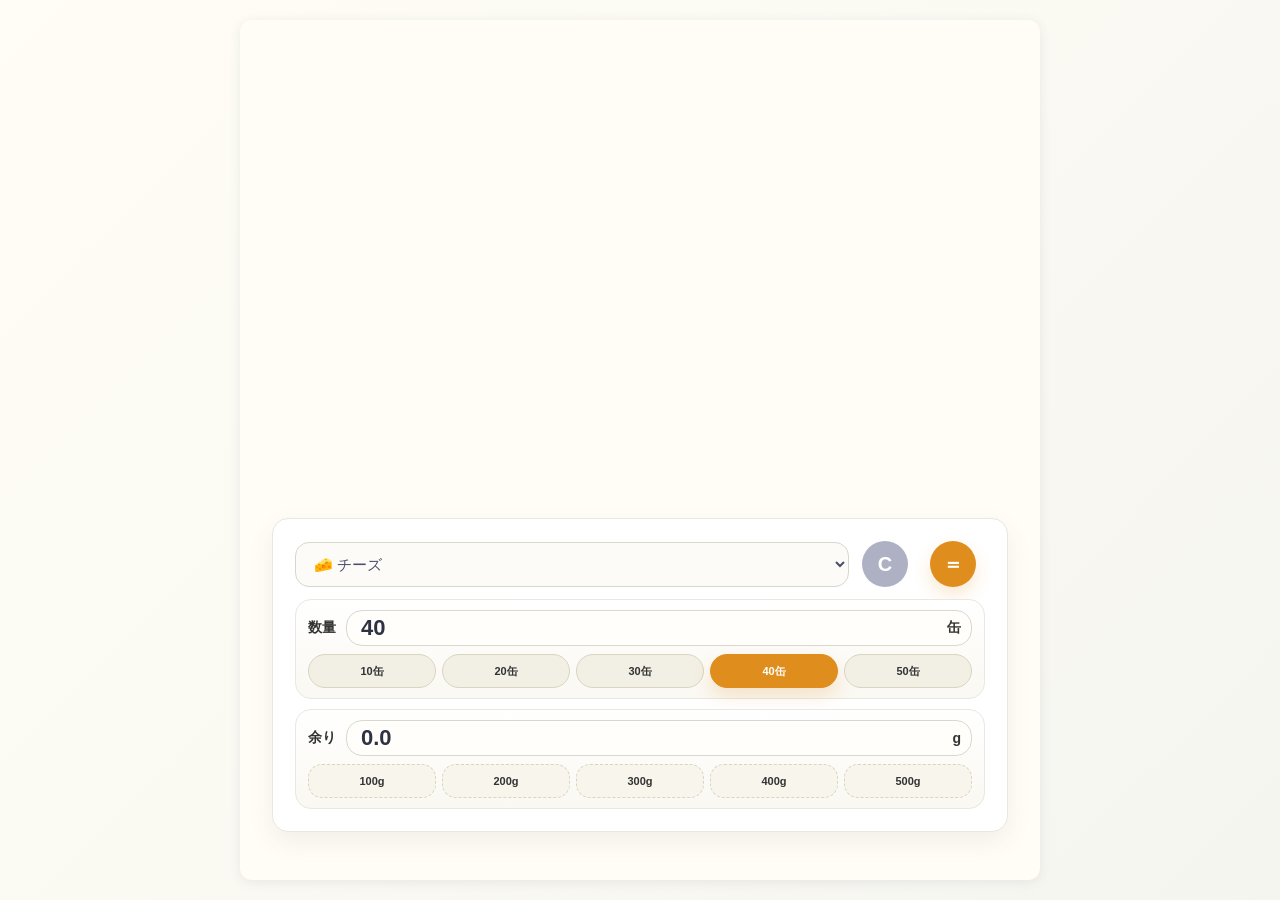
==== commit 103eb384: "feat: enlarge materials display and add toast-style result card - Scale materials font with clamp(15" ====
--- a/index.html
+++ b/index.html
@@ -13,13 +13,7 @@
                 注意：余り生地が多すぎるようです
             </div>
 
-            <div class="result-group compact">
-                <p><span id="resultFlavor"></span> / <span id="resultCans"></span>缶 / <span id="resultTotalPieces"></span>枚</p>
-                <p>余り: <span id="resultRemainingGrams"></span>g (<span id="resultRemainingPieces"></span>枚) → 追加: <span id="resultAdditionalPieces"></span>枚</p>
-            </div>
-
-            <div class="result-group">
-                <h3>必要グラム数<span id="materialsLabel"></span></h3>
+            <div id="materialsSection" class="result-group">
                 <div class="materials-table">
                     <div id="materialsDetail"></div>
                     <div id="totalMaterials" class="materials-total"></div>
@@ -30,7 +24,7 @@
         <div class="input-section">
             <div class="toolbar">
                 <label class="sr-only" for="flavor">フレーバー</label>
-                <select id="flavor" onchange="onFlavorChange()">
+                <select id="flavor">
                     <option value="cheese" selected>チーズ</option>
                     <option value="onion">玉ねぎ</option>
                     <option value="maitake">舞茸</option>
@@ -46,7 +40,7 @@
                     <div class="field-row">
                         <label for="cans">数量</label>
                         <div class="input-shell">
-                            <input type="number" id="cans" min="1" value="20">
+                            <input type="number" id="cans" min="1" value="40">
                             <span class="unit">缶</span>
                         </div>
                     </div>
--- a/style.css
+++ b/style.css
@@ -82,6 +82,9 @@
     border: 1px solid var(--catppuccin-surface1);
     box-shadow: 0 10px 24px rgba(76, 79, 105, 0.08);
     align-self: end;
+    /* スライド中の結果カードを背面に通す */
+    position: relative;
+    z-index: 1;
 }
 
 @media (min-width: 640px) {
@@ -304,6 +307,85 @@
     min-height: 0;
     overflow-y: auto;
     padding-right: 2px;
+    display: flex;
+    flex-direction: column;
+    transform: translateY(0);
+    opacity: 1;
+    transform-origin: 50% 100%;
+    transition: transform 0.35s cubic-bezier(0.34, 1.56, 0.64, 1),
+        opacity 0.15s ease-out, display 0.35s allow-discrete;
+    /* 表示時はやや斜めに飛び出し、バウンスしながらまっすぐ着地する
+       （傾き方向 --toast-dir は displayResults() が -1〜1 の乱数で設定） */
+    animation: toast-pop 0.65s linear;
+}
+
+@keyframes toast-pop {
+    /* 出始めはまっすぐ → 最高到達点で最大に傾く → 減衰振動で着地
+       （振幅は等比 ×0.375、半周期は等間隔 18% の減衰振動近似） */
+    0% {
+        transform: translateY(100%) translateX(0) rotate(0deg);
+        opacity: 0;
+        /* 飛び出しは減速しながら頂点へ */
+        animation-timing-function: cubic-bezier(0.22, 1, 0.36, 1);
+    }
+    45% {
+        transform: translateY(-1.5%)
+            translateX(calc(var(--toast-dir, 0.6) * 7.5px))
+            rotate(calc(var(--toast-dir, 0.6) * 1.2deg));
+        opacity: 1;
+        /* 以降の各半振動は正弦運動相当 */
+        animation-timing-function: ease-in-out;
+    }
+    63% {
+        transform: translateY(0.55%)
+            translateX(calc(var(--toast-dir, 0.6) * -2.8px))
+            rotate(calc(var(--toast-dir, 0.6) * -0.45deg));
+        animation-timing-function: ease-in-out;
+    }
+    81% {
+        transform: translateY(-0.2%)
+            translateX(calc(var(--toast-dir, 0.6) * 1.05px))
+            rotate(calc(var(--toast-dir, 0.6) * 0.17deg));
+        animation-timing-function: ease-in-out;
+    }
+    99% {
+        transform: translateY(0)
+            translateX(calc(var(--toast-dir, 0.6) * -0.4px))
+            rotate(calc(var(--toast-dir, 0.6) * -0.06deg));
+        animation-timing-function: ease-in-out;
+    }
+    100% {
+        transform: translateY(0) translateX(0) rotate(0deg);
+    }
+}
+
+/* 警告と材料リストは排他表示のため、可視の方が下端に寄る */
+.results-section > .warning-message,
+.results-section > .result-group {
+    margin-top: auto;
+}
+
+@starting-style {
+    .results-section {
+        transform: translateY(100%);
+        opacity: 0;
+    }
+}
+
+/* 非表示時はバウンスなしで素早く下へ */
+#results[style*="none"] {
+    transform: translateY(100%);
+    opacity: 0;
+    transition: transform 0.15s ease-in, opacity 0.15s ease-in,
+        display 0.15s allow-discrete;
+}
+
+@media (prefers-reduced-motion: reduce) {
+    .results-section,
+    #results[style*="none"] {
+        transition: none;
+        animation: none;
+    }
 }
 
 .result-group {
@@ -314,63 +396,16 @@
     border-left: 4px solid var(--accent-color);
 }
 
-.result-group.compact {
-    margin-bottom: 12px;
-    padding: 12px 16px;
-}
-
 .result-group:last-child {
     margin-bottom: 0;
 }
 
-.result-group p {
-    margin-bottom: 8px;
-    font-size: 16px;
-    line-height: 1.6;
-}
-
-.result-group.compact p {
-    margin-bottom: 6px;
-    font-size: 15px;
-}
-
-.result-group.compact p:last-child {
-    margin-bottom: 0;
-}
-
-.result-group p:last-child {
-    margin-bottom: 0;
-}
-
-.result-accent {
-    color: var(--accent-color);
-    font-weight: 700;
-}
-
-#resultFlavor,
-#resultCans,
-#resultRemainingGrams,
-#resultRemainingPieces,
-#resultAdditionalPieces {
-    font-weight: 700;
-    color: var(--accent-color);
-}
-
-#materialsLabel {
-    color: var(--catppuccin-text);
-    font-weight: inherit;
-}
-
-#materialsLabel > span {
-    color: var(--accent-color);
-    font-weight: 700;
-}
-
 .materials-table {
     display: grid;
-    grid-template-columns: max-content minmax(92px, max-content);
+    grid-template-columns: max-content minmax(4.6em, max-content);
     justify-content: center;
     column-gap: 10px;
+    font-size: clamp(15px, 5.2vw, 21px);
 }
 
 #materialsDetail {
@@ -385,9 +420,8 @@
     grid-template-columns: subgrid;
     grid-column: 1 / -1;
     align-items: baseline;
-    padding: 2px 6px;
-    font-size: 14px;
-    line-height: 1.22;
+    padding: 4px 8px;
+    line-height: 1.45;
 }
 
 #materialsDetail .materials-row:nth-child(even) {
@@ -439,7 +473,7 @@
 
 .materials-row-total {
     padding: 2px 6px 0;
-    font-size: 15px;
+    font-size: 1.05em;
 }
 
 .materials-row-total .materials-name,
@@ -514,7 +548,7 @@
     }
 
     .materials-table {
-        grid-template-columns: max-content minmax(88px, max-content);
+        grid-template-columns: max-content minmax(4.6em, max-content);
         column-gap: 8px;
     }
 }
